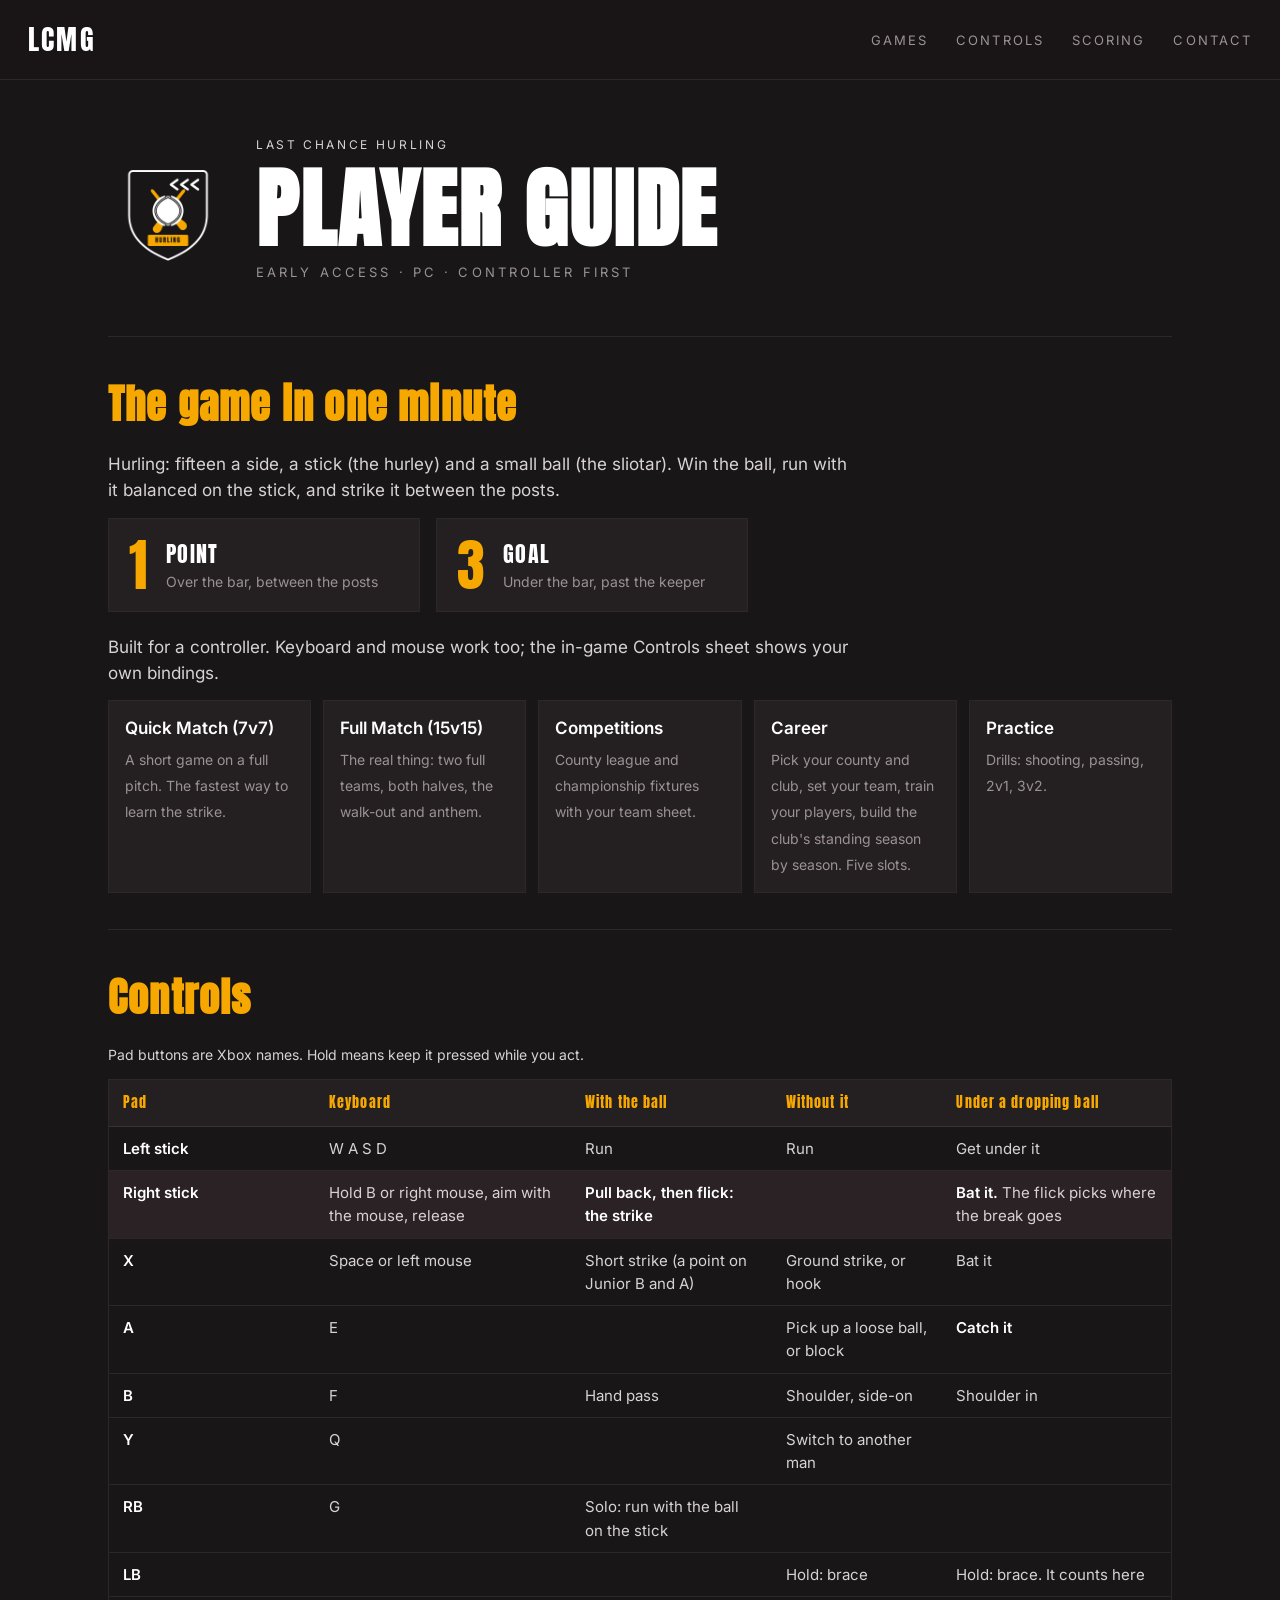
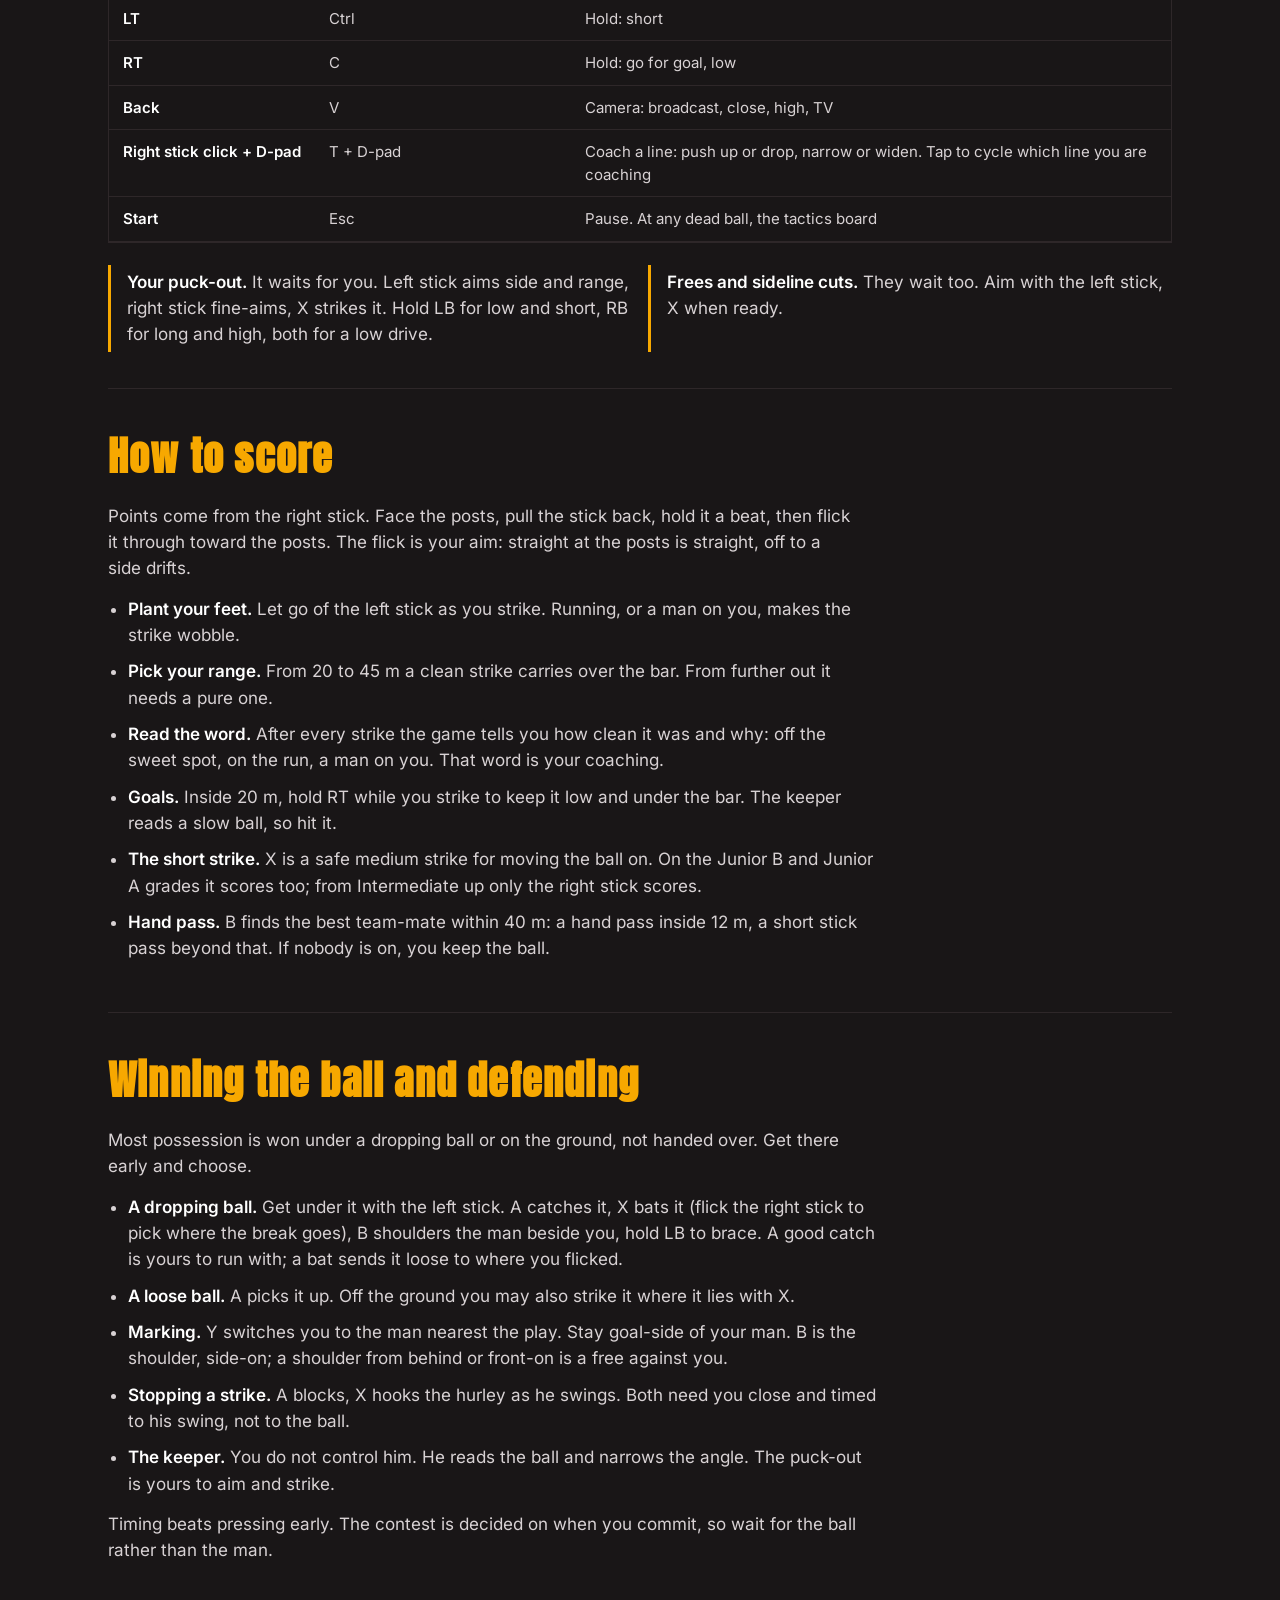
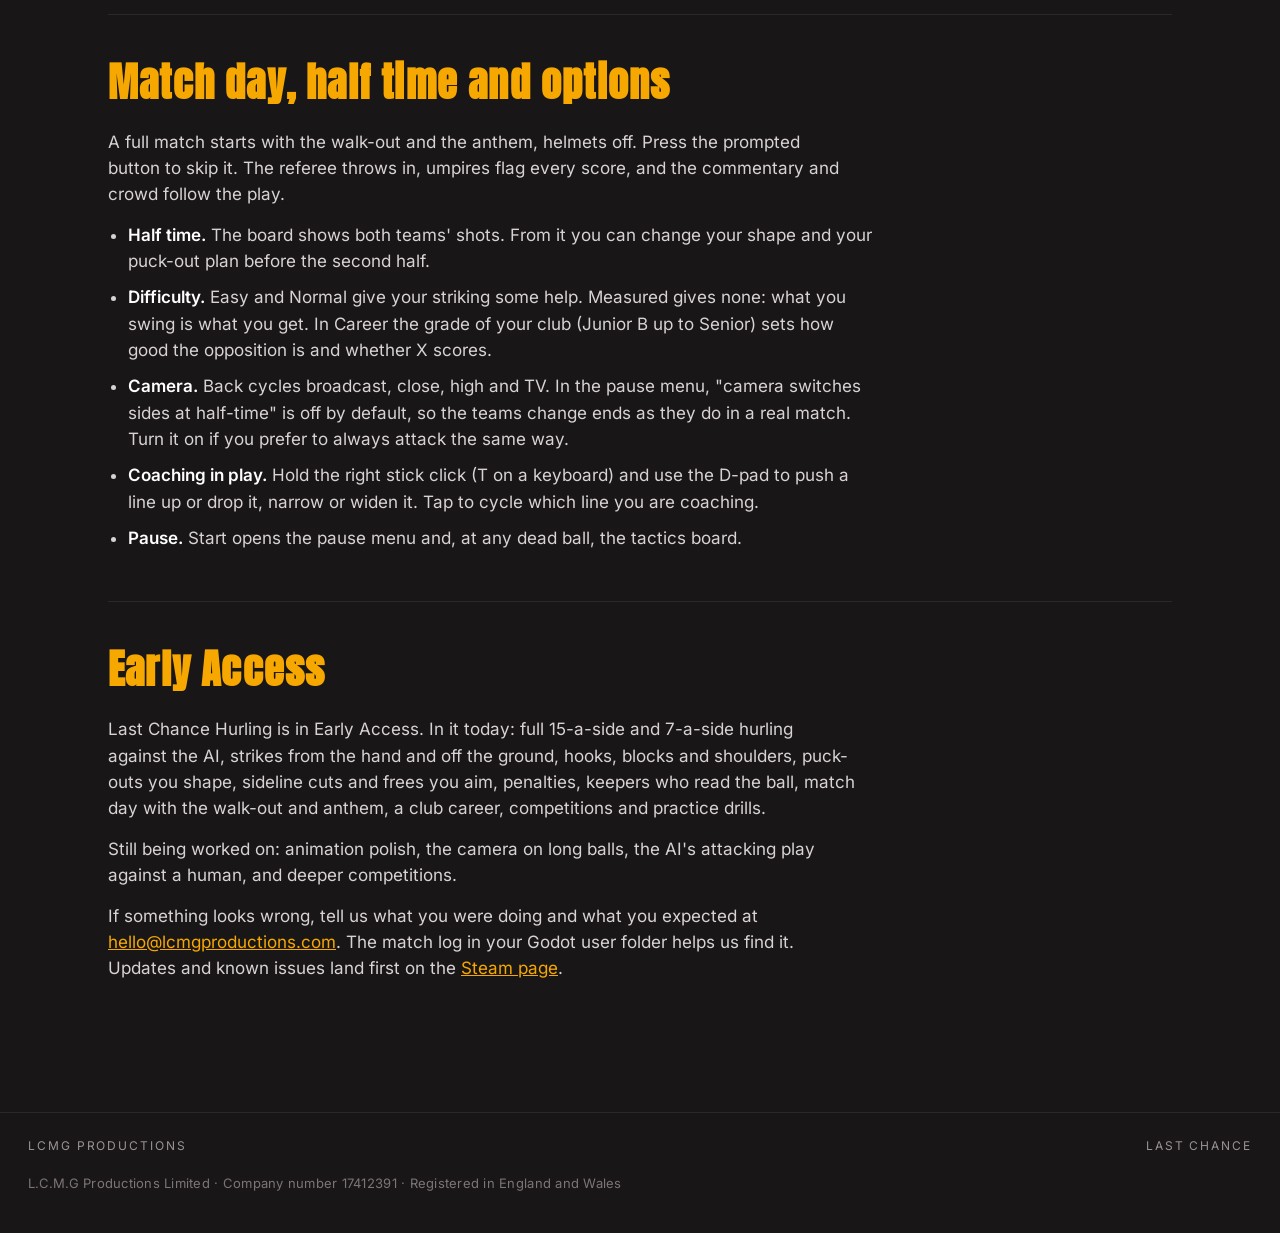
==== hurling/guide/index.html @ 35129a89 "Hurling: the player guide at /hurling/guide/ (controls, scoring, winning the ball, match day, Early " ====
<!DOCTYPE html>
<html lang="en">
<head>
  <meta charset="utf-8" />
  <meta name="viewport" content="width=device-width, initial-scale=1" />
  <title>Last Chance Hurling — Player Guide</title>
  <meta name="description" content="How to play Last Chance Hurling: the controls on a pad and keyboard, how to score points and goals, winning the ball, defending, match day and Early Access." />
  <meta name="theme-color" content="#191617" />
  <link rel="icon" href="../../assets/favicon.ico" sizes="any" />
  <link rel="icon" type="image/png" sizes="32x32" href="../../assets/favicon-32.png" />
  <link rel="apple-touch-icon" href="../../assets/favicon-128.png" />
  <meta property="og:type" content="article" />
  <meta property="og:site_name" content="LCMG Productions" />
  <meta property="og:title" content="Last Chance Hurling — Player Guide" />
  <meta property="og:description" content="Controls, scoring, winning the ball, defending and match day. Two pages for players." />
  <meta property="og:image" content="https://lcmgproductions.com/assets/og-1200x630.jpg" />
  <meta name="twitter:card" content="summary_large_image" />
  <link rel="stylesheet" href="../../styles.css" />
  <link rel="canonical" href="https://lcmgproductions.com/hurling/guide/" />
  <style>
    .guide { max-width: var(--max); margin: 0 auto; padding: 56px 28px 80px; }
    .guide-head { display: grid; grid-template-columns: 120px 1fr; gap: 28px; align-items: center; margin-bottom: 40px; }
    .guide-head img { width: 120px; height: 120px; object-fit: contain; }
    .guide-head h1 { font-family: Anton, Impact, sans-serif; font-size: clamp(44px, 8vw, 88px); line-height: 0.92; letter-spacing: 0.02em; }
    .guide-head .sub { margin-top: 12px; letter-spacing: 0.24em; color: var(--dim); font-size: 13px; text-transform: uppercase; }
    .guide section { border-top: 1px solid #2e2729; padding: 36px 0; }
    .guide h2 { font-family: Anton, Impact, sans-serif; font-size: clamp(28px, 4vw, 40px); letter-spacing: 0.03em; color: var(--saffron); margin-bottom: 16px; }
    .guide p { color: #d8d2d4; max-width: 68ch; margin-bottom: 14px; }
    .guide ul { color: #d8d2d4; max-width: 68ch; margin: 0 0 14px 20px; }
    .guide li { margin-bottom: 10px; }
    .guide strong { color: var(--ink); font-weight: 600; }
    .scores { display: grid; grid-template-columns: repeat(2, minmax(0, 1fr)); gap: 16px; max-width: 640px; margin: 8px 0 22px; }
    .score { background: var(--panel); border: 1px solid #2e2729; padding: 18px 20px; display: flex; align-items: center; gap: 18px; }
    .score .num { font-family: Anton, Impact, sans-serif; font-size: 56px; line-height: 1; color: var(--saffron); }
    .score .name { font-family: Anton, Impact, sans-serif; font-size: 22px; letter-spacing: 0.06em; }
    .score .how { color: var(--dim); font-size: 14px; margin: 0; }
    .modes { display: grid; grid-template-columns: repeat(auto-fit, minmax(190px, 1fr)); gap: 12px; margin-top: 8px; }
    .mode { background: var(--panel); border: 1px solid #2e2729; padding: 14px 16px; }
    .mode b { display: block; color: var(--ink); font-weight: 600; margin-bottom: 4px; }
    .mode span { color: var(--dim); font-size: 14px; }
    .tablewrap { overflow-x: auto; margin: 8px 0 22px; border: 1px solid #2e2729; }
    table.controls { border-collapse: collapse; width: 100%; min-width: 760px; font-size: 15px; }
    table.controls th { text-align: left; font-family: Anton, Impact, sans-serif; font-weight: 400; letter-spacing: 0.08em; font-size: 14px; color: var(--saffron); background: var(--panel); padding: 12px 14px; border-bottom: 1px solid #3a3235; }
    table.controls td { padding: 10px 14px; border-bottom: 1px solid #2e2729; color: #d8d2d4; vertical-align: top; }
    table.controls td:first-child { color: var(--ink); font-weight: 600; white-space: nowrap; }
    table.controls tr.key td { background: #2a2225; }
    .callouts { display: grid; grid-template-columns: repeat(auto-fit, minmax(280px, 1fr)); gap: 16px; }
    .callout { border-left: 3px solid var(--saffron); padding: 4px 0 4px 16px; color: #d8d2d4; }
    .callout b { color: var(--ink); font-weight: 600; }
    .note { color: var(--dim); font-size: 14px; }
    .guide a { color: var(--saffron); }
    @media (max-width: 720px) {
      .guide-head { grid-template-columns: 1fr; }
      .scores { grid-template-columns: 1fr; }
    }
  </style>
</head>
<body>
  <header class="nav">
    <a class="wordmark" href="../../">LCMG</a>
    <nav>
      <a href="../../#games">Games</a>
      <a href="#controls">Controls</a>
      <a href="#score">Scoring</a>
      <a href="../../#contact">Contact</a>
    </nav>
  </header>

  <main id="top" class="guide">
    <div class="guide-head">
      <img src="../../assets/lch-crest.png" alt="Last Chance Hurling crest" />
      <div>
        <p class="kicker">Last Chance Hurling</p>
        <h1>PLAYER GUIDE</h1>
        <p class="sub">Early Access · PC · Controller first</p>
      </div>
    </div>

    <section id="game">
      <h2>The game in one minute</h2>
      <p>Hurling: fifteen a side, a stick (the hurley) and a small ball (the sliotar). Win the ball, run with it balanced on the stick, and strike it between the posts.</p>
      <div class="scores">
        <div class="score"><div class="num">1</div><div><div class="name">POINT</div><p class="how">Over the bar, between the posts</p></div></div>
        <div class="score"><div class="num">3</div><div><div class="name">GOAL</div><p class="how">Under the bar, past the keeper</p></div></div>
      </div>
      <p>Built for a controller. Keyboard and mouse work too; the in-game Controls sheet shows your own bindings.</p>
      <div class="modes">
        <div class="mode"><b>Quick Match (7v7)</b><span>A short game on a full pitch. The fastest way to learn the strike.</span></div>
        <div class="mode"><b>Full Match (15v15)</b><span>The real thing: two full teams, both halves, the walk-out and anthem.</span></div>
        <div class="mode"><b>Competitions</b><span>County league and championship fixtures with your team sheet.</span></div>
        <div class="mode"><b>Career</b><span>Pick your county and club, set your team, train your players, build the club's standing season by season. Five slots.</span></div>
        <div class="mode"><b>Practice</b><span>Drills: shooting, passing, 2v1, 3v2.</span></div>
      </div>
    </section>

    <section id="controls">
      <h2>Controls</h2>
      <p class="note">Pad buttons are Xbox names. Hold means keep it pressed while you act.</p>
      <div class="tablewrap">
        <table class="controls">
          <thead>
            <tr><th>Pad</th><th>Keyboard</th><th>With the ball</th><th>Without it</th><th>Under a dropping ball</th></tr>
          </thead>
          <tbody>
            <tr><td>Left stick</td><td>W A S D</td><td>Run</td><td>Run</td><td>Get under it</td></tr>
            <tr class="key"><td>Right stick</td><td>Hold B or right mouse, aim with the mouse, release</td><td><strong>Pull back, then flick: the strike</strong></td><td></td><td><strong>Bat it.</strong> The flick picks where the break goes</td></tr>
            <tr><td>X</td><td>Space or left mouse</td><td>Short strike (a point on Junior B and A)</td><td>Ground strike, or hook</td><td>Bat it</td></tr>
            <tr><td>A</td><td>E</td><td></td><td>Pick up a loose ball, or block</td><td><strong>Catch it</strong></td></tr>
            <tr><td>B</td><td>F</td><td>Hand pass</td><td>Shoulder, side-on</td><td>Shoulder in</td></tr>
            <tr><td>Y</td><td>Q</td><td></td><td>Switch to another man</td><td></td></tr>
            <tr><td>RB</td><td>G</td><td>Solo: run with the ball on the stick</td><td></td><td></td></tr>
            <tr><td>LB</td><td></td><td></td><td>Hold: brace</td><td>Hold: brace. It counts here</td></tr>
            <tr><td>LT</td><td>Ctrl</td><td>Hold: short</td><td></td><td></td></tr>
            <tr><td>RT</td><td>C</td><td>Hold: go for goal, low</td><td></td><td></td></tr>
            <tr><td>Back</td><td>V</td><td colspan="3">Camera: broadcast, close, high, TV</td></tr>
            <tr><td>Right stick click + D-pad</td><td>T + D-pad</td><td colspan="3">Coach a line: push up or drop, narrow or widen. Tap to cycle which line you are coaching</td></tr>
            <tr><td>Start</td><td>Esc</td><td colspan="3">Pause. At any dead ball, the tactics board</td></tr>
          </tbody>
        </table>
      </div>
      <div class="callouts">
        <div class="callout"><b>Your puck-out.</b> It waits for you. Left stick aims side and range, right stick fine-aims, X strikes it. Hold LB for low and short, RB for long and high, both for a low drive.</div>
        <div class="callout"><b>Frees and sideline cuts.</b> They wait too. Aim with the left stick, X when ready.</div>
      </div>
    </section>

    <section id="score">
      <h2>How to score</h2>
      <p>Points come from the right stick. Face the posts, pull the stick back, hold it a beat, then flick it through toward the posts. The flick is your aim: straight at the posts is straight, off to a side drifts.</p>
      <ul>
        <li><strong>Plant your feet.</strong> Let go of the left stick as you strike. Running, or a man on you, makes the strike wobble.</li>
        <li><strong>Pick your range.</strong> From 20 to 45 m a clean strike carries over the bar. From further out it needs a pure one.</li>
        <li><strong>Read the word.</strong> After every strike the game tells you how clean it was and why: off the sweet spot, on the run, a man on you. That word is your coaching.</li>
        <li><strong>Goals.</strong> Inside 20 m, hold RT while you strike to keep it low and under the bar. The keeper reads a slow ball, so hit it.</li>
        <li><strong>The short strike.</strong> X is a safe medium strike for moving the ball on. On the Junior B and Junior A grades it scores too; from Intermediate up only the right stick scores.</li>
        <li><strong>Hand pass.</strong> B finds the best team-mate within 40 m: a hand pass inside 12 m, a short stick pass beyond that. If nobody is on, you keep the ball.</li>
      </ul>
    </section>

    <section id="defend">
      <h2>Winning the ball and defending</h2>
      <p>Most possession is won under a dropping ball or on the ground, not handed over. Get there early and choose.</p>
      <ul>
        <li><strong>A dropping ball.</strong> Get under it with the left stick. A catches it, X bats it (flick the right stick to pick where the break goes), B shoulders the man beside you, hold LB to brace. A good catch is yours to run with; a bat sends it loose to where you flicked.</li>
        <li><strong>A loose ball.</strong> A picks it up. Off the ground you may also strike it where it lies with X.</li>
        <li><strong>Marking.</strong> Y switches you to the man nearest the play. Stay goal-side of your man. B is the shoulder, side-on; a shoulder from behind or front-on is a free against you.</li>
        <li><strong>Stopping a strike.</strong> A blocks, X hooks the hurley as he swings. Both need you close and timed to his swing, not to the ball.</li>
        <li><strong>The keeper.</strong> You do not control him. He reads the ball and narrows the angle. The puck-out is yours to aim and strike.</li>
      </ul>
      <p>Timing beats pressing early. The contest is decided on when you commit, so wait for the ball rather than the man.</p>
    </section>

    <section id="matchday">
      <h2>Match day, half time and options</h2>
      <p>A full match starts with the walk-out and the anthem, helmets off. Press the prompted button to skip it. The referee throws in, umpires flag every score, and the commentary and crowd follow the play.</p>
      <ul>
        <li><strong>Half time.</strong> The board shows both teams' shots. From it you can change your shape and your puck-out plan before the second half.</li>
        <li><strong>Difficulty.</strong> Easy and Normal give your striking some help. Measured gives none: what you swing is what you get. In Career the grade of your club (Junior B up to Senior) sets how good the opposition is and whether X scores.</li>
        <li><strong>Camera.</strong> Back cycles broadcast, close, high and TV. In the pause menu, "camera switches sides at half-time" is off by default, so the teams change ends as they do in a real match. Turn it on if you prefer to always attack the same way.</li>
        <li><strong>Coaching in play.</strong> Hold the right stick click (T on a keyboard) and use the D-pad to push a line up or drop it, narrow or widen it. Tap to cycle which line you are coaching.</li>
        <li><strong>Pause.</strong> Start opens the pause menu and, at any dead ball, the tactics board.</li>
      </ul>
    </section>

    <section id="early-access">
      <h2>Early Access</h2>
      <p>Last Chance Hurling is in Early Access. In it today: full 15-a-side and 7-a-side hurling against the AI, strikes from the hand and off the ground, hooks, blocks and shoulders, puck-outs you shape, sideline cuts and frees you aim, penalties, keepers who read the ball, match day with the walk-out and anthem, a club career, competitions and practice drills.</p>
      <p>Still being worked on: animation polish, the camera on long balls, the AI's attacking play against a human, and deeper competitions.</p>
      <p>If something looks wrong, tell us what you were doing and what you expected at <a href="mailto:hello@lcmgproductions.com">hello@lcmgproductions.com</a>. The match log in your Godot user folder helps us find it. Updates and known issues land first on the <a href="https://store.steampowered.com/app/5331970/?utm_source=lcmgsite&amp;utm_medium=web&amp;utm_campaign=hurling_guide" rel="noopener">Steam page</a>.</p>
    </section>
  </main>

  <footer>
    <div class="foot-row">
      <span>LCMG Productions</span>
      <span>Last Chance</span>
    </div>
    <p class="legal">
      L.C.M.G Productions Limited &middot; Company number 17412391 &middot;
      Registered in England and Wales
    </p>
  </footer>
</body>
</html>
---- styles.css ----
@font-face {
  font-family: "Anton";
  font-style: normal;
  font-weight: 400;
  font-display: swap;
  src: url("fonts/anton-latin.woff2") format("woff2");
}
@font-face {
  font-family: "Inter";
  font-style: normal;
  font-weight: 400 600;
  font-display: swap;
  src: url("fonts/inter-latin.woff2") format("woff2");
}

:root {
  --ground: #191617;
  --panel: #241f21;
  --ink: #ffffff;
  --dim: #9a9296;
  --crimson: #c8102e;
  --crimson-hot: #e62139;
  --saffron: #f7a800;
  --max: 1120px;
}

* { box-sizing: border-box; margin: 0; padding: 0; }

html { scroll-behavior: smooth; }

body {
  background: var(--ground);
  color: var(--ink);
  font-family: Inter, system-ui, sans-serif;
  font-size: 17px;
  line-height: 1.55;
}

a { color: inherit; }

.nav {
  position: sticky;
  top: 0;
  z-index: 10;
  display: flex;
  align-items: center;
  justify-content: space-between;
  padding: 18px 28px;
  background: rgba(25, 22, 23, 0.92);
  border-bottom: 1px solid #2e2729;
  backdrop-filter: blur(8px);
}

.wordmark {
  font-family: Anton, Impact, sans-serif;
  font-size: 28px;
  letter-spacing: 0.08em;
  text-decoration: none;
}

.nav nav { display: flex; gap: 28px; }
.nav nav a {
  color: var(--dim);
  text-decoration: none;
  font-size: 13px;
  letter-spacing: 0.16em;
  text-transform: uppercase;
}
.nav nav a:hover { color: var(--ink); }

.hero {
  max-width: var(--max);
  margin: 0 auto;
  padding: 96px 28px 72px;
}

.kicker {
  color: var(--dim);
  letter-spacing: 0.22em;
  text-transform: uppercase;
  font-size: 12px;
  margin-bottom: 16px;
}

.hero h1 {
  font-family: Anton, Impact, sans-serif;
  font-size: clamp(72px, 14vw, 148px);
  line-height: 0.9;
  letter-spacing: 0.02em;
}

.hero .sub {
  margin-top: 18px;
  letter-spacing: 0.28em;
  color: var(--dim);
  font-size: 13px;
}

.hero .lede {
  max-width: 560px;
  margin-top: 28px;
  color: #d8d2d4;
}

.games {
  max-width: var(--max);
  margin: 0 auto;
  padding: 0 28px 80px;
  display: grid;
  gap: 20px;
}

.game {
  display: grid;
  grid-template-columns: 180px 1fr;
  gap: 36px;
  align-items: center;
  background: var(--panel);
  padding: 36px;
  border: 1px solid #2e2729;
}

.game .crest {
  width: 180px;
  height: 180px;
  object-fit: contain;
}

.sport {
  letter-spacing: 0.2em;
  text-transform: uppercase;
  font-size: 12px;
  color: var(--dim);
}

.game h2 {
  font-family: Anton, Impact, sans-serif;
  font-size: clamp(36px, 6vw, 56px);
  line-height: 0.95;
  margin: 8px 0 14px;
}

.tag {
  font-family: Anton, Impact, sans-serif;
  letter-spacing: 0.04em;
  margin-bottom: 14px;
}

.rugby .tag { color: var(--crimson-hot); }
.hurling .tag { color: var(--saffron); }
.more .tag { color: var(--dim); }

.game.more { border-style: dashed; }
.crest-more {
  display: grid;
  place-items: center;
  font-family: Anton, Impact, sans-serif;
  font-size: 96px;
  color: #3a3235;
  border: 2px dashed #3a3235;
  border-radius: 24px;
}

.game p { color: #d8d2d4; max-width: 52ch; }

.status {
  margin-top: 16px;
  font-size: 12px;
  letter-spacing: 0.18em;
  text-transform: uppercase;
  color: var(--dim);
}

.actions { margin-top: 18px; }
.btn {
  display: inline-block;
  font-family: Anton, Impact, sans-serif;
  letter-spacing: 0.08em;
  text-transform: uppercase;
  text-decoration: none;
  font-size: 15px;
  padding: 12px 22px;
  background: var(--saffron);
  color: var(--ground);
  border: 1px solid var(--saffron);
}
.btn:hover { background: var(--ink); border-color: var(--ink); }

.know { margin-top: 22px; max-width: 60ch; }
.know summary {
  cursor: pointer;
  color: var(--saffron);
  font-size: 13px;
  letter-spacing: 0.16em;
  text-transform: uppercase;
}
.know ul { margin: 12px 0 0 18px; color: #d8d2d4; font-size: 15px; }
.know li { margin-bottom: 6px; }

.follow { margin-top: 14px; font-size: 15px; color: var(--dim); }
.follow strong { color: var(--saffron); font-weight: 600; }

.progress { display: grid; gap: 18px; margin-top: 28px; }
.progress dt {
  font-family: Anton, Impact, sans-serif;
  letter-spacing: 0.04em;
  color: var(--saffron);
  margin-bottom: 4px;
}
.progress div:nth-child(2) dt { color: var(--crimson-hot); }
.progress div:nth-child(3) dt { color: var(--ink); }
.progress dd { color: #d8d2d4; max-width: 60ch; }

.privacy {
  max-width: var(--max);
  margin: 0 auto;
  padding: 64px 28px 80px;
  border-top: 1px solid #2e2729;
}
.privacy h2 {
  font-family: Anton, Impact, sans-serif;
  font-size: clamp(28px, 4vw, 40px);
  margin: 8px 0 18px;
}
.privacy p { color: #d8d2d4; max-width: 64ch; margin-bottom: 14px; }
.privacy a { color: var(--saffron); }

.studio {
  border-top: 1px solid #2e2729;
  border-bottom: 1px solid #2e2729;
  padding: 80px 28px;
}

.studio-inner { max-width: var(--max); margin: 0 auto; }

.studio h2 {
  font-family: Anton, Impact, sans-serif;
  font-size: clamp(32px, 5vw, 52px);
  line-height: 1.05;
  max-width: 16ch;
  margin-bottom: 20px;
}

.studio p { max-width: 62ch; color: #d8d2d4; }

.contact {
  max-width: var(--max);
  margin: 0 auto;
  padding: 80px 28px;
}

.contact h2 {
  font-family: Anton, Impact, sans-serif;
  font-size: clamp(32px, 5vw, 52px);
  margin-bottom: 16px;
}

.contact a {
  color: var(--saffron);
  text-decoration: none;
  letter-spacing: 0.04em;
}
.contact a:hover { text-decoration: underline; }

footer {
  padding: 24px 28px 40px;
  color: var(--dim);
  font-size: 12px;
  letter-spacing: 0.16em;
  text-transform: uppercase;
  border-top: 1px solid #2e2729;
}
.foot-row { display: flex; justify-content: space-between; }
footer .legal {
  margin-top: 18px;
  text-transform: none;
  letter-spacing: 0.02em;
  font-size: 13px;
  color: #7d7478;
}

@media (max-width: 720px) {
  .game { grid-template-columns: 1fr; }
  .game .crest { width: 140px; height: 140px; }
  .nav nav { gap: 16px; }
}
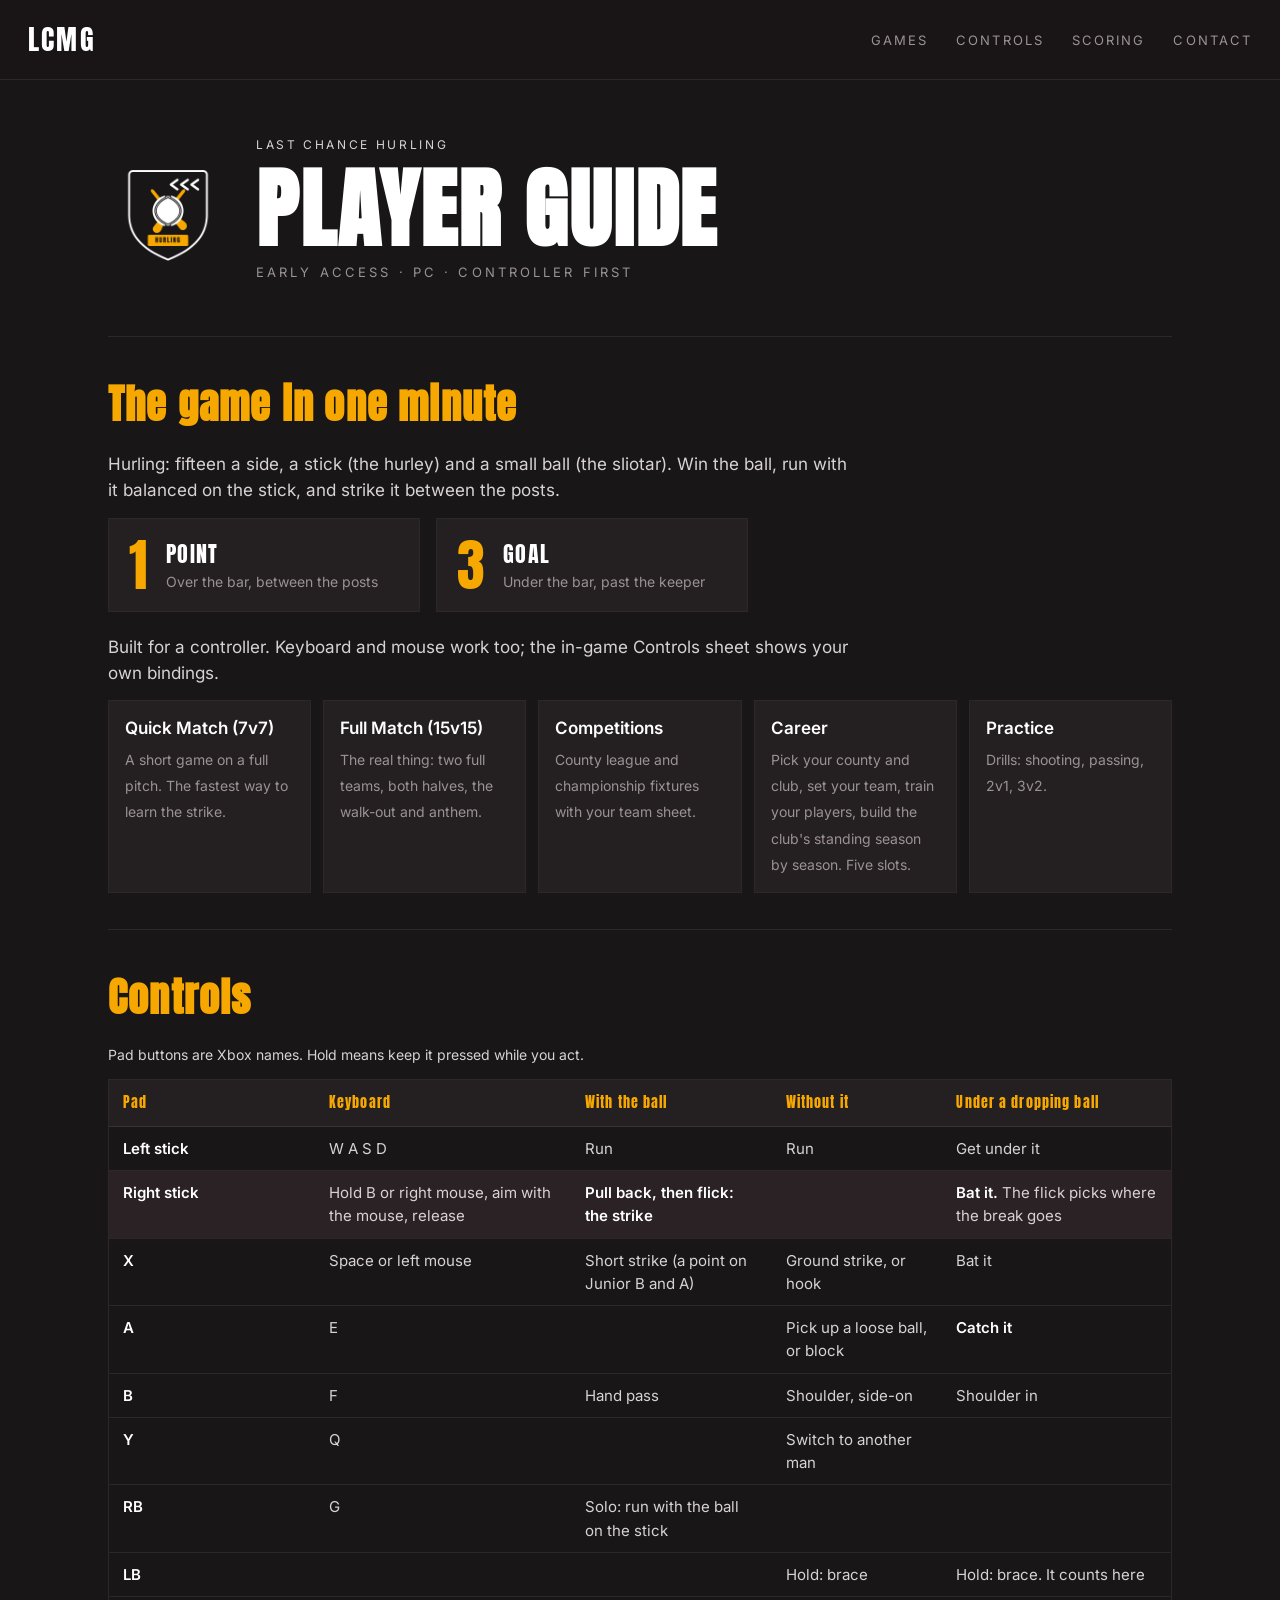
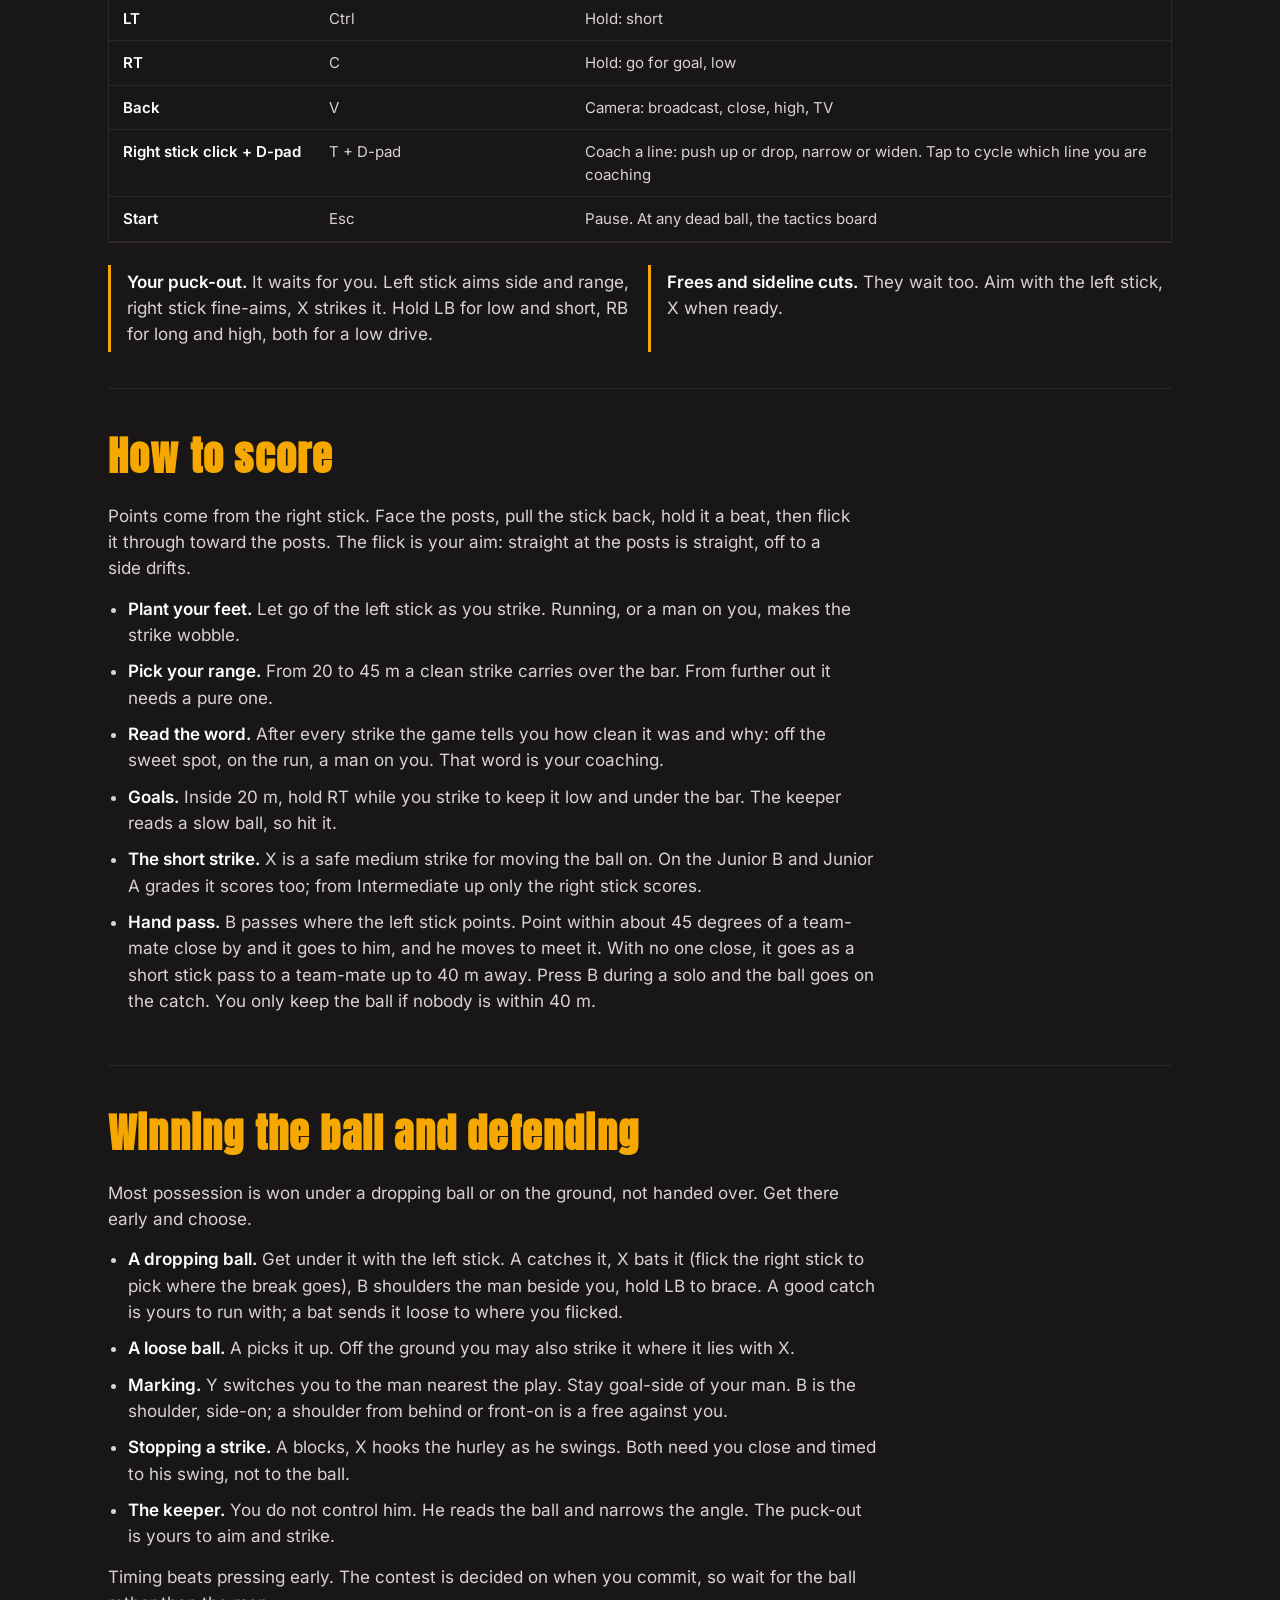
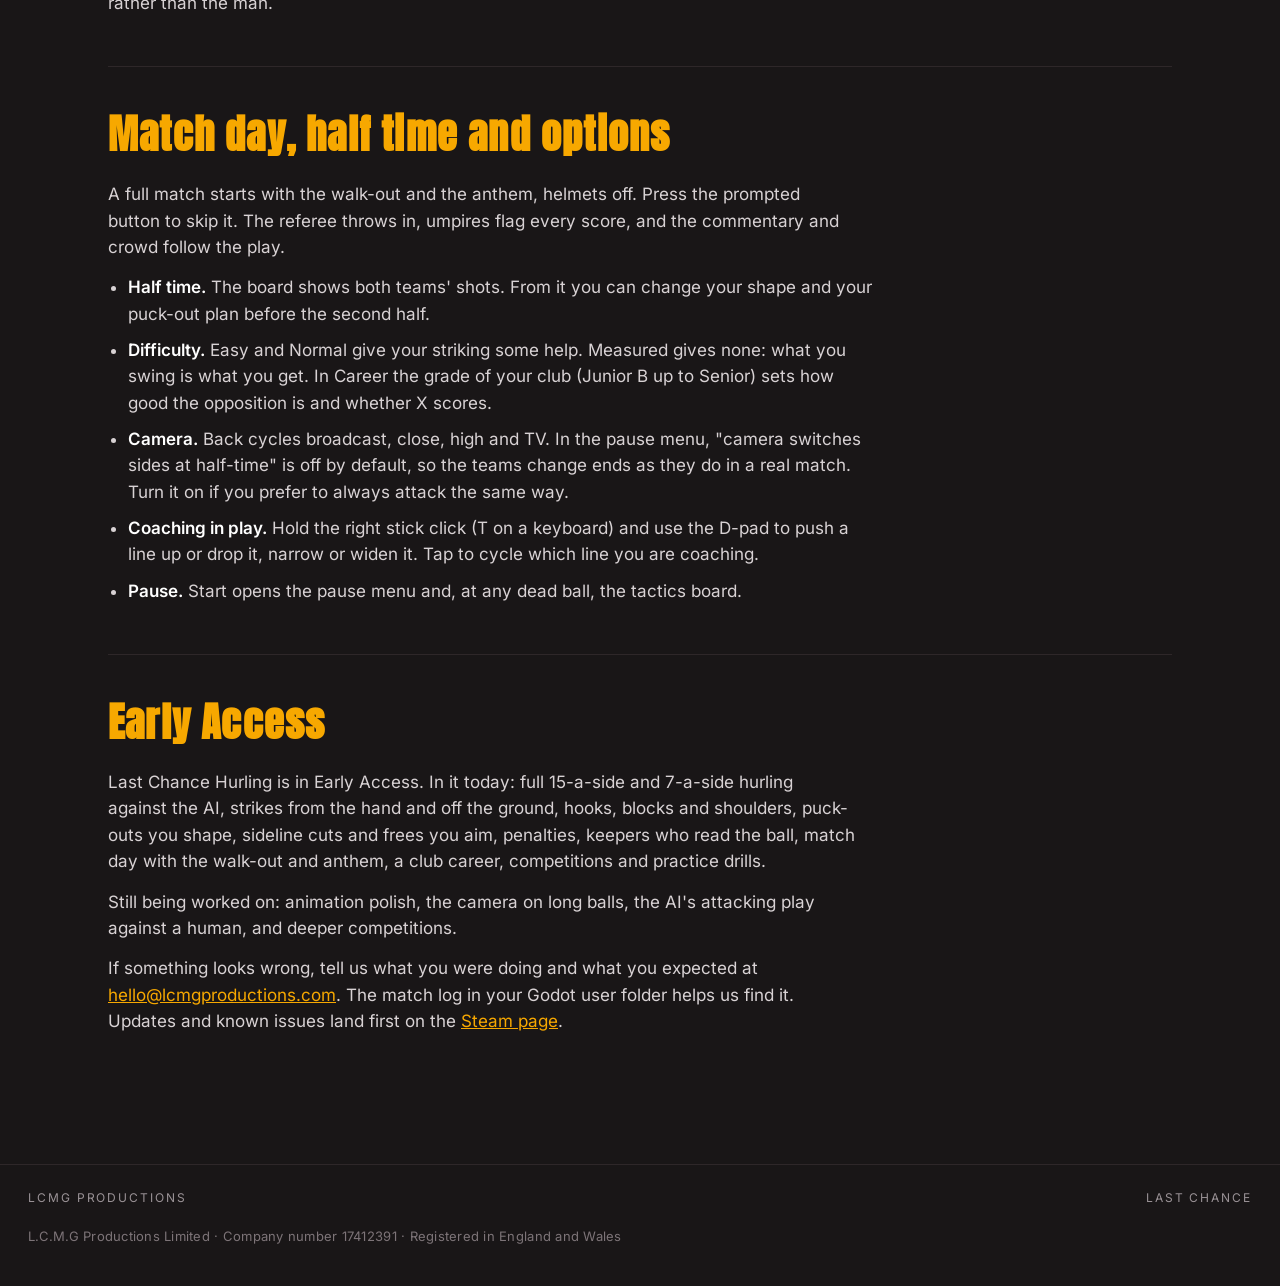
==== commit adcc3c7a: "Hurling guide: hand pass follows the left stick (Steam build 26384204). Co-Authored-By: Claude Opus " ====
--- a/hurling/guide/index.html
+++ b/hurling/guide/index.html
@@ -133,7 +133,7 @@
         <li><strong>Read the word.</strong> After every strike the game tells you how clean it was and why: off the sweet spot, on the run, a man on you. That word is your coaching.</li>
         <li><strong>Goals.</strong> Inside 20 m, hold RT while you strike to keep it low and under the bar. The keeper reads a slow ball, so hit it.</li>
         <li><strong>The short strike.</strong> X is a safe medium strike for moving the ball on. On the Junior B and Junior A grades it scores too; from Intermediate up only the right stick scores.</li>
-        <li><strong>Hand pass.</strong> B finds the best team-mate within 40 m: a hand pass inside 12 m, a short stick pass beyond that. If nobody is on, you keep the ball.</li>
+        <li><strong>Hand pass.</strong> B passes where the left stick points. Point within about 45 degrees of a team-mate close by and it goes to him, and he moves to meet it. With no one close, it goes as a short stick pass to a team-mate up to 40 m away. Press B during a solo and the ball goes on the catch. You only keep the ball if nobody is within 40 m.</li>
       </ul>
     </section>
 
